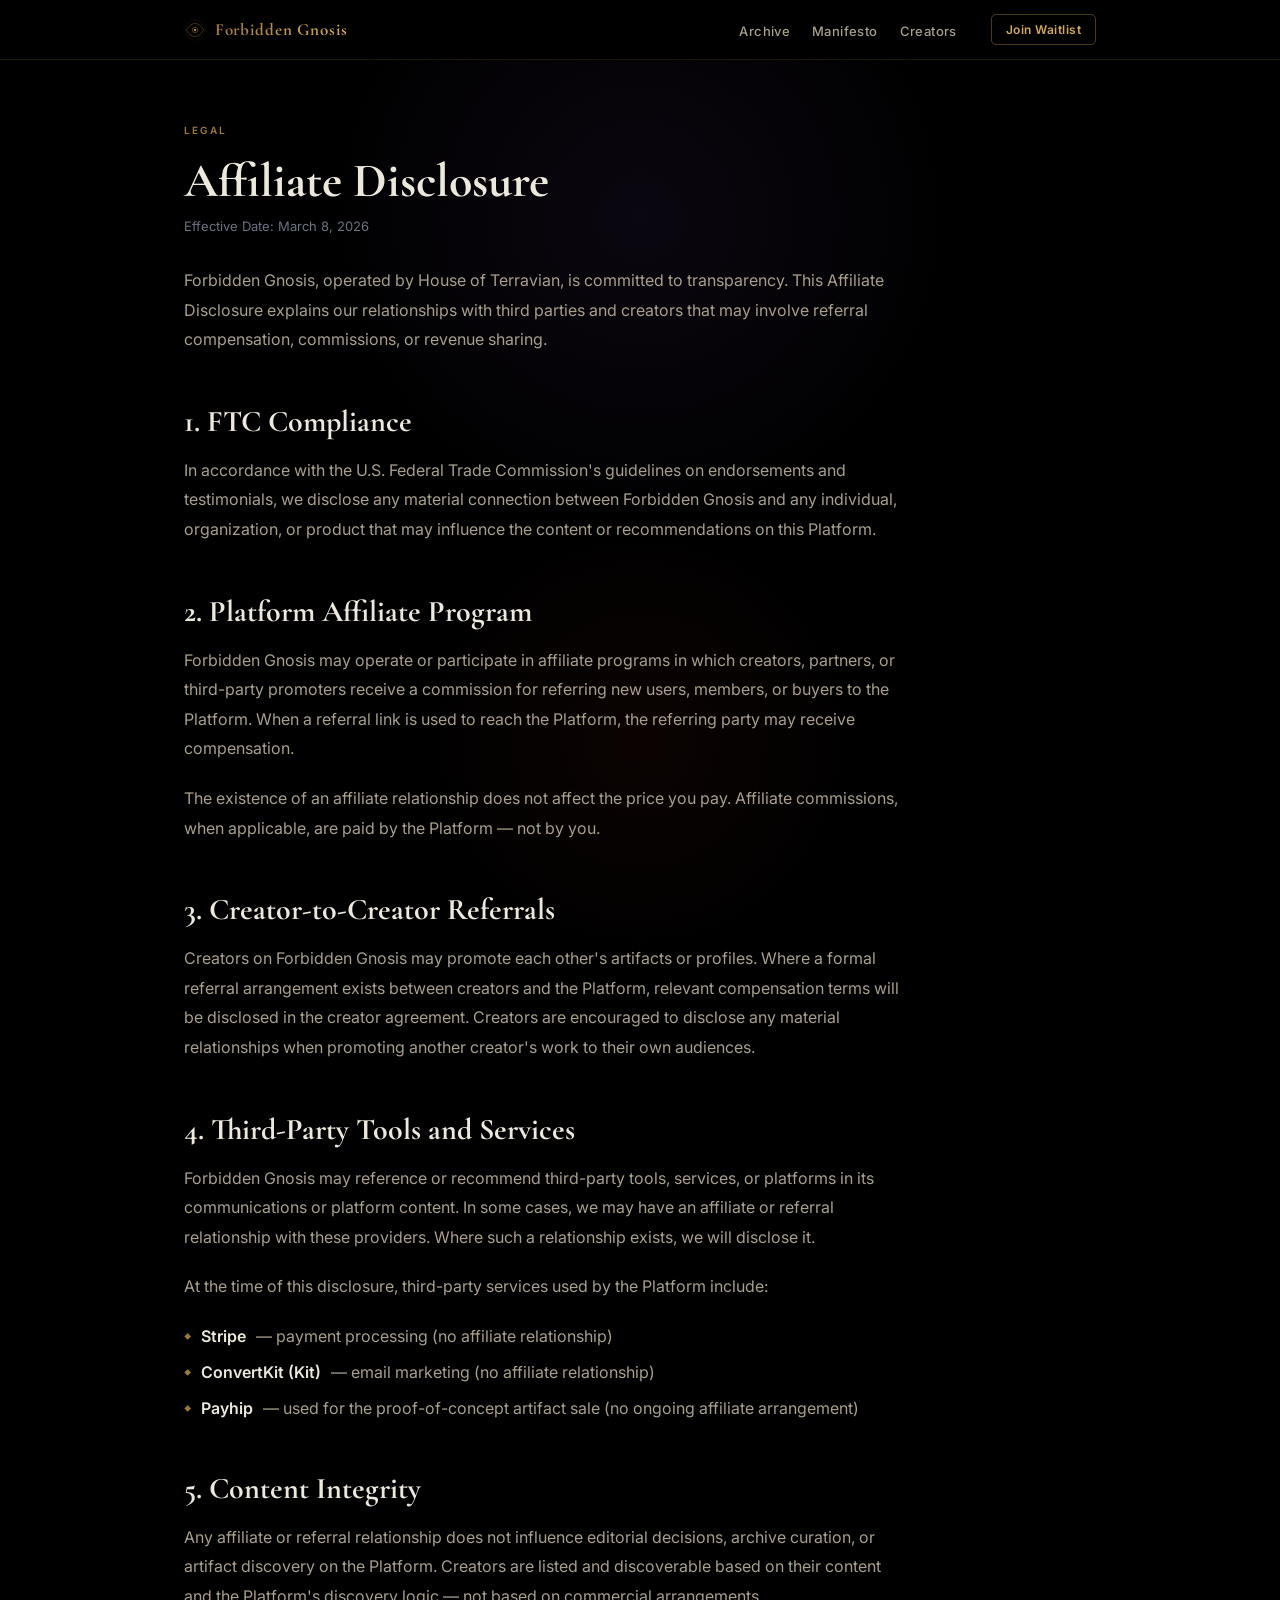
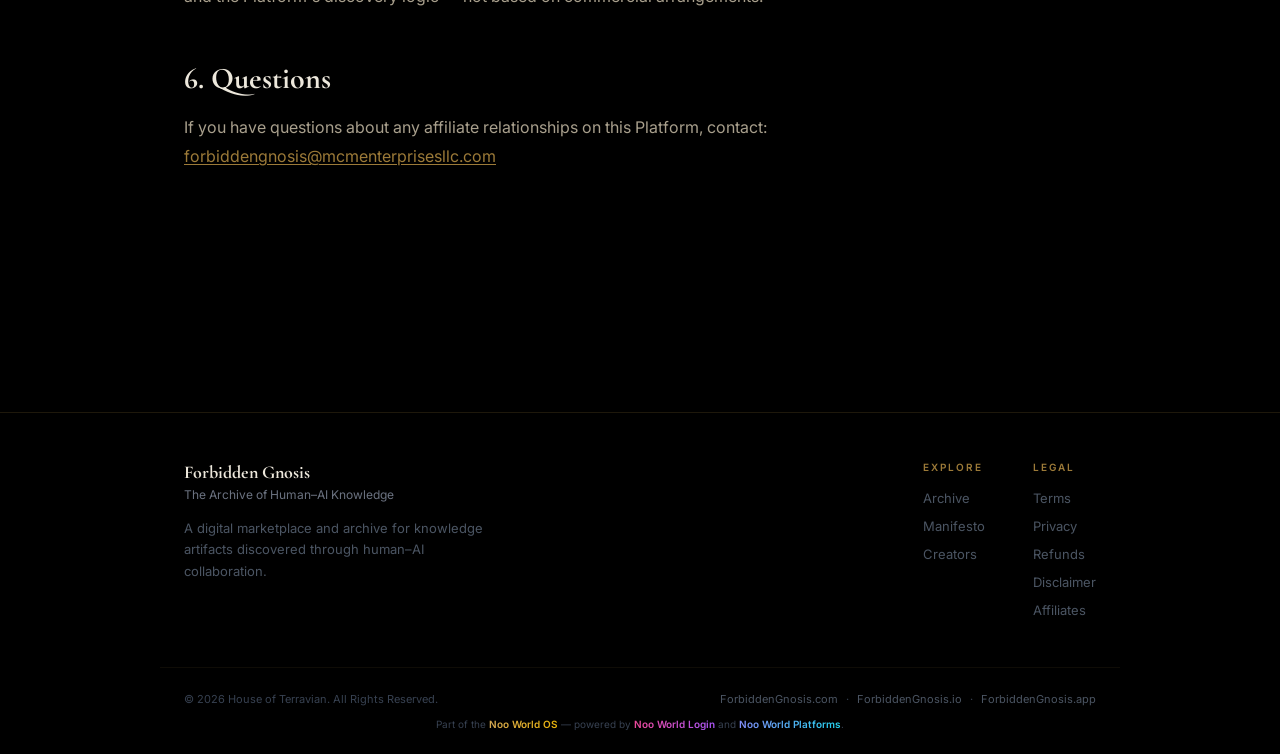
==== affiliates.html @ ca8e5b22 "Build full multi-page site — nav, manifesto, creators, archive, legal pages" ====
<!DOCTYPE html>
<html lang="en">
<head>
  <meta charset="UTF-8">
  <meta name="viewport" content="width=device-width, initial-scale=1.0">
  <title>Affiliate Disclosure — Forbidden Gnosis</title>
  <meta name="description" content="Affiliate Disclosure for Forbidden Gnosis. Transparency about referral relationships and commission arrangements.">
  <link rel="icon" type="image/png" href="./favicon.png">
  <link rel="preconnect" href="https://fonts.googleapis.com">
  <link rel="preconnect" href="https://fonts.gstatic.com" crossorigin>
  <link href="https://fonts.googleapis.com/css2?family=Cormorant+Garamond:ital,wght@0,400;0,600;0,700;1,400;1,600&family=Inter:wght@400;500;600&display=swap" rel="stylesheet">
  <link rel="stylesheet" href="./style.css">
  <style>
    .legal-hero { padding: 4rem 0 2rem; }
    .legal-hero h1 { font-family: 'Cormorant Garamond', Georgia, serif; font-size: clamp(2rem, 5vw, 3rem); font-weight: 700; color: var(--cream); margin-bottom: 0.5rem; }
    .legal-hero .effective { font-size: 0.8125rem; color: var(--muted); }
    .legal-body { max-width: 720px; padding-bottom: 5rem; }
  </style>
</head>
<body>
  <div class="ambient" aria-hidden="true"></div>

  <nav class="site-nav" aria-label="Main navigation">
    <div class="nav-inner">
      <a href="./index.html" class="nav-brand" aria-label="Forbidden Gnosis — Home">
        <svg class="nav-eye" viewBox="0 0 100 100" xmlns="http://www.w3.org/2000/svg" aria-hidden="true">
          <circle cx="50" cy="50" r="46" fill="none" stroke="#D4A853" stroke-width="1" opacity="0.3"/>
          <path d="M10 50 Q30 20 50 20 Q70 20 90 50 Q70 80 50 80 Q30 80 10 50Z" fill="none" stroke="#D4A853" stroke-width="1.5" opacity="0.8"/>
          <circle cx="50" cy="50" r="12" fill="none" stroke="#D4A853" stroke-width="1.5"/>
          <circle cx="50" cy="50" r="5" fill="#D4A853"/>
        </svg>
        <span class="nav-brand-name">Forbidden Gnosis</span>
      </a>
      <button class="nav-hamburger" aria-label="Toggle navigation" aria-expanded="false">
        <span></span><span></span><span></span>
      </button>
      <ul class="nav-links" role="list">
        <li><a href="./artifacts.html">Archive</a></li>
        <li><a href="./manifesto.html">Manifesto</a></li>
        <li><a href="./creators.html">Creators</a></li>
      </ul>
      <div class="nav-cta"><a href="./index.html#waitlist">Join Waitlist</a></div>
    </div>
  </nav>

  <div class="page">
    <div class="legal-hero">
      <p class="label mb-2">Legal</p>
      <h1>Affiliate Disclosure</h1>
      <p class="effective">Effective Date: March 8, 2026</p>
    </div>

    <div class="legal-body prose">
      <p>Forbidden Gnosis, operated by House of Terravian, is committed to transparency. This Affiliate Disclosure explains our relationships with third parties and creators that may involve referral compensation, commissions, or revenue sharing.</p>

      <h2>1. FTC Compliance</h2>
      <p>In accordance with the U.S. Federal Trade Commission's guidelines on endorsements and testimonials, we disclose any material connection between Forbidden Gnosis and any individual, organization, or product that may influence the content or recommendations on this Platform.</p>

      <h2>2. Platform Affiliate Program</h2>
      <p>Forbidden Gnosis may operate or participate in affiliate programs in which creators, partners, or third-party promoters receive a commission for referring new users, members, or buyers to the Platform. When a referral link is used to reach the Platform, the referring party may receive compensation.</p>
      <p>The existence of an affiliate relationship does not affect the price you pay. Affiliate commissions, when applicable, are paid by the Platform — not by you.</p>

      <h2>3. Creator-to-Creator Referrals</h2>
      <p>Creators on Forbidden Gnosis may promote each other's artifacts or profiles. Where a formal referral arrangement exists between creators and the Platform, relevant compensation terms will be disclosed in the creator agreement. Creators are encouraged to disclose any material relationships when promoting another creator's work to their own audiences.</p>

      <h2>4. Third-Party Tools and Services</h2>
      <p>Forbidden Gnosis may reference or recommend third-party tools, services, or platforms in its communications or platform content. In some cases, we may have an affiliate or referral relationship with these providers. Where such a relationship exists, we will disclose it.</p>
      <p>At the time of this disclosure, third-party services used by the Platform include:</p>
      <ul>
        <li><strong>Stripe</strong> — payment processing (no affiliate relationship)</li>
        <li><strong>ConvertKit (Kit)</strong> — email marketing (no affiliate relationship)</li>
        <li><strong>Payhip</strong> — used for the proof-of-concept artifact sale (no ongoing affiliate arrangement)</li>
      </ul>

      <h2>5. Content Integrity</h2>
      <p>Any affiliate or referral relationship does not influence editorial decisions, archive curation, or artifact discovery on the Platform. Creators are listed and discoverable based on their content and the Platform's discovery logic — not based on commercial arrangements.</p>

      <h2>6. Questions</h2>
      <p>If you have questions about any affiliate relationships on this Platform, contact: <a href="mailto:forbiddengnosis@mcmenterprisesllc.com">forbiddengnosis@mcmenterprisesllc.com</a></p>
    </div>
  </div>

  <footer class="site-footer" role="contentinfo">
    <div class="footer-main">
      <div>
        <span class="footer-brand-name">Forbidden Gnosis</span>
        <span class="footer-tagline">The Archive of Human–AI Knowledge</span>
        <p class="footer-brand-desc">A digital marketplace and archive for knowledge artifacts discovered through human–AI collaboration.</p>
      </div>
      <nav class="footer-nav" aria-label="Footer navigation">
        <div class="footer-col">
          <h4>Explore</h4>
          <ul>
            <li><a href="./artifacts.html">Archive</a></li>
            <li><a href="./manifesto.html">Manifesto</a></li>
            <li><a href="./creators.html">Creators</a></li>
          </ul>
        </div>
        <div class="footer-col">
          <h4>Legal</h4>
          <ul>
            <li><a href="./terms.html">Terms</a></li>
            <li><a href="./privacy.html">Privacy</a></li>
            <li><a href="./refunds.html">Refunds</a></li>
            <li><a href="./disclaimer.html">Disclaimer</a></li>
            <li><a href="./affiliates.html">Affiliates</a></li>
          </ul>
        </div>
      </nav>
    </div>
    <div class="footer-bottom">
      <p class="footer-copyright">&copy; 2026 House of Terravian. All Rights Reserved.</p>
      <div class="footer-domains">
        <a href="https://ForbiddenGnosis.com" target="_blank" rel="noopener noreferrer">ForbiddenGnosis.com</a>
        <span class="sep">·</span>
        <a href="https://ForbiddenGnosis.io" target="_blank" rel="noopener noreferrer">ForbiddenGnosis.io</a>
        <span class="sep">·</span>
        <a href="https://ForbiddenGnosis.app" target="_blank" rel="noopener noreferrer">ForbiddenGnosis.app</a>
      </div>
      <p class="footer-noo">Part of the <span class="grad-gold">Noo World OS</span> — powered by <span class="grad-pink">Noo World Login</span> and <span class="grad-blue">Noo World Platforms</span>.</p>
    </div>
  </footer>
  <script src="./script.js" defer></script>
</body>
</html>
---- style.css ----
/* ================================================================
   FORBIDDEN GNOSIS — SHARED STYLESHEET
   ================================================================ */

/* ── VARIABLES ── */
:root {
  --gold:         #D4A853;
  --gold-dim:     #9C7A38;
  --gold-glow:    rgba(212, 168, 83, 0.15);
  --crimson:      #C0392B;
  --violet:       #6B3FA0;
  --violet-light: #9B6FD4;
  --cream:        #EDE8DC;
  --cream-dim:    #A89F8C;
  --muted:        #6b7280;
  --bg:           #000000;
  --surface:      #0C0C0E;
  --surface-2:    #111118;
  --border:       rgba(212, 168, 83, 0.14);
  --border-hover: rgba(212, 168, 83, 0.38);
  --nav-h:        60px;
  --max-w:        960px;
  --page-px:      1.5rem;
}

/* ── RESET ── */
*, *::before, *::after { margin: 0; padding: 0; box-sizing: border-box; }
html { scroll-behavior: smooth; }
img, svg { display: block; max-width: 100%; }
a { color: inherit; text-decoration: none; }
ul, ol { list-style: none; }
button { font-family: inherit; cursor: pointer; }

/* ── BASE ── */
body {
  font-family: 'Inter', -apple-system, BlinkMacSystemFont, sans-serif;
  background: var(--bg);
  color: var(--cream);
  min-height: 100vh;
  overflow-x: hidden;
  padding-top: var(--nav-h);
}

/* ── AMBIENT GLOW ── */
.ambient {
  position: fixed;
  inset: 0;
  pointer-events: none;
  z-index: 0;
}
.ambient::before {
  content: '';
  position: absolute;
  top: -15%;
  left: 50%;
  transform: translateX(-50%);
  width: 700px;
  height: 700px;
  background: radial-gradient(circle, rgba(107, 63, 160, 0.10) 0%, transparent 65%);
}
.ambient::after {
  content: '';
  position: absolute;
  bottom: -10%;
  left: 50%;
  transform: translateX(-50%);
  width: 500px;
  height: 500px;
  background: radial-gradient(circle, rgba(192, 57, 43, 0.06) 0%, transparent 65%);
}

/* ── NAV ── */
.site-nav {
  position: fixed;
  top: 0; left: 0; right: 0;
  z-index: 100;
  height: var(--nav-h);
  background: rgba(0, 0, 0, 0.88);
  backdrop-filter: blur(14px);
  -webkit-backdrop-filter: blur(14px);
  border-bottom: 1px solid var(--border);
  transition: box-shadow 0.3s;
}
.site-nav.scrolled {
  box-shadow: 0 4px 24px rgba(0, 0, 0, 0.5);
}

.nav-inner {
  max-width: var(--max-w);
  margin: 0 auto;
  padding: 0 var(--page-px);
  height: 100%;
  display: flex;
  align-items: center;
  gap: 1.5rem;
}

.nav-brand {
  display: flex;
  align-items: center;
  gap: 0.55rem;
  flex-shrink: 0;
  text-decoration: none;
}
.nav-eye {
  width: 22px;
  height: 22px;
  flex-shrink: 0;
  filter: drop-shadow(0 0 4px rgba(212, 168, 83, 0.45));
}
.nav-brand-name {
  font-family: 'Cormorant Garamond', Georgia, serif;
  font-size: 1.0625rem;
  font-weight: 700;
  letter-spacing: 0.05em;
  background: linear-gradient(to right, var(--gold-dim), var(--gold));
  -webkit-background-clip: text;
  background-clip: text;
  -webkit-text-fill-color: transparent;
}

.nav-links {
  display: flex;
  align-items: center;
  gap: 0.125rem;
  margin-left: auto;
}
.nav-links a {
  font-size: 0.8125rem;
  font-weight: 500;
  letter-spacing: 0.03em;
  color: var(--cream-dim);
  padding: 0.375rem 0.625rem;
  border-radius: 4px;
  transition: color 0.2s;
}
.nav-links a:hover { color: var(--cream); }
.nav-links a.active { color: var(--gold); }

.nav-cta { flex-shrink: 0; }
.nav-cta a {
  display: inline-block;
  padding: 0.4375rem 0.875rem;
  font-size: 0.75rem;
  font-weight: 600;
  letter-spacing: 0.04em;
  color: var(--gold);
  border: 1px solid rgba(212, 168, 83, 0.35);
  border-radius: 5px;
  transition: all 0.25s;
  white-space: nowrap;
}
.nav-cta a:hover {
  background: var(--gold-glow);
  border-color: var(--gold);
}

/* Hamburger */
.nav-hamburger {
  display: none;
  flex-direction: column;
  justify-content: center;
  align-items: center;
  gap: 4px;
  width: 32px;
  height: 32px;
  background: none;
  border: none;
  padding: 4px;
  margin-left: auto;
}
.nav-hamburger span {
  display: block;
  width: 20px;
  height: 1.5px;
  background: var(--cream-dim);
  transition: all 0.25s;
  transform-origin: center;
}
.nav-hamburger.open span:nth-child(1) { transform: translateY(5.5px) rotate(45deg); }
.nav-hamburger.open span:nth-child(2) { opacity: 0; transform: scaleX(0); }
.nav-hamburger.open span:nth-child(3) { transform: translateY(-5.5px) rotate(-45deg); }

@media (max-width: 768px) {
  .nav-hamburger { display: flex; }
  .nav-cta { display: none; }
  .nav-links {
    display: none;
    position: absolute;
    top: var(--nav-h);
    left: 0; right: 0;
    flex-direction: column;
    align-items: stretch;
    gap: 0;
    background: rgba(0, 0, 0, 0.97);
    border-bottom: 1px solid var(--border);
    padding: 0.5rem 0;
  }
  .nav-links.open { display: flex; }
  .nav-links a {
    padding: 0.75rem 1.5rem;
    border-radius: 0;
    font-size: 0.9375rem;
  }
}

/* ── LAYOUT ── */
.page {
  position: relative;
  z-index: 1;
  width: 100%;
  max-width: var(--max-w);
  margin: 0 auto;
  padding: 0 var(--page-px) 5rem;
}
.container {
  width: 100%;
  max-width: var(--max-w);
  margin: 0 auto;
  padding: 0 var(--page-px);
}
.section      { padding: 4rem 0; }
.section--sm  { padding: 2.5rem 0; }
.section--lg  { padding: 6rem 0; }

/* ── TYPOGRAPHY ── */
.label {
  font-size: 0.625rem;
  font-weight: 600;
  letter-spacing: 0.22em;
  text-transform: uppercase;
  color: var(--gold-dim);
}
.display-xl {
  font-family: 'Cormorant Garamond', Georgia, serif;
  font-size: clamp(2.75rem, 8vw, 5.5rem);
  font-weight: 700;
  line-height: 1.05;
  letter-spacing: -0.01em;
}
.display-lg {
  font-family: 'Cormorant Garamond', Georgia, serif;
  font-size: clamp(2rem, 6vw, 3.5rem);
  font-weight: 700;
  line-height: 1.1;
}
.display-md {
  font-family: 'Cormorant Garamond', Georgia, serif;
  font-size: clamp(1.5rem, 4vw, 2.25rem);
  font-weight: 600;
  line-height: 1.2;
}
.text-xl  { font-size: clamp(1.0625rem, 2.5vw, 1.25rem); line-height: 1.7; }
.text-lg  { font-size: 1.0625rem; line-height: 1.7; }
.text-sm  { font-size: 0.875rem;  line-height: 1.65; }
.text-xs  { font-size: 0.75rem;   line-height: 1.6; }

.text-muted     { color: var(--muted); }
.text-cream-dim { color: var(--cream-dim); }
.text-gold      { color: var(--gold); }
.text-center    { text-align: center; }
.italic         { font-style: italic; }

/* ── PROSE (manifesto, legal) ── */
.prose { max-width: 680px; }
.prose h2 {
  font-family: 'Cormorant Garamond', Georgia, serif;
  font-size: clamp(1.375rem, 3.5vw, 1.875rem);
  font-weight: 700;
  color: var(--cream);
  margin-top: 3rem;
  margin-bottom: 1rem;
}
.prose h3 {
  font-family: 'Cormorant Garamond', Georgia, serif;
  font-size: 1.25rem;
  font-weight: 600;
  color: var(--cream);
  margin-top: 2rem;
  margin-bottom: 0.75rem;
}
.prose p {
  font-size: 1rem;
  line-height: 1.85;
  color: var(--cream-dim);
  margin-bottom: 1.25rem;
}
.prose p:last-child { margin-bottom: 0; }
.prose strong { color: var(--cream); font-weight: 600; }
.prose em { font-style: italic; }
.prose ul, .prose ol {
  margin-bottom: 1.25rem;
  display: flex;
  flex-direction: column;
  gap: 0.5rem;
}
.prose ul li {
  display: flex;
  align-items: flex-start;
  gap: 0.625rem;
  font-size: 1rem;
  line-height: 1.75;
  color: var(--cream-dim);
}
.prose ul li::before {
  content: '◆';
  font-size: 0.4375rem;
  color: var(--gold-dim);
  margin-top: 0.55rem;
  flex-shrink: 0;
}
.prose ol { counter-reset: prose-ol; }
.prose ol li {
  counter-increment: prose-ol;
  display: flex;
  align-items: flex-start;
  gap: 0.75rem;
  font-size: 1rem;
  line-height: 1.75;
  color: var(--cream-dim);
}
.prose ol li::before {
  content: counter(prose-ol) '.';
  font-family: 'Cormorant Garamond', serif;
  font-size: 0.9375rem;
  color: var(--gold-dim);
  flex-shrink: 0;
  min-width: 1.25rem;
}
.prose a {
  color: var(--gold-dim);
  text-decoration: underline;
  text-underline-offset: 2px;
  transition: color 0.2s;
}
.prose a:hover { color: var(--gold); }

/* ── DIVIDER ── */
.divider {
  display: flex;
  align-items: center;
  gap: 1rem;
  margin: 3rem 0;
}
.divider::before, .divider::after {
  content: '';
  flex: 1;
  height: 1px;
  background: linear-gradient(to right, transparent, var(--border), transparent);
}
.divider-text {
  font-size: 0.625rem;
  letter-spacing: 0.22em;
  text-transform: uppercase;
  color: var(--gold-dim);
  white-space: nowrap;
  flex-shrink: 0;
}

/* ── BUTTONS ── */
.btn {
  display: inline-flex;
  align-items: center;
  justify-content: center;
  gap: 0.4rem;
  padding: 0.75rem 1.5rem;
  font-family: 'Inter', sans-serif;
  font-size: 0.9375rem;
  font-weight: 600;
  border: none;
  border-radius: 7px;
  text-decoration: none;
  transition: all 0.25s;
  white-space: nowrap;
}
.btn-sm { padding: 0.5rem 1rem;      font-size: 0.8125rem; }
.btn-lg { padding: 0.9375rem 2rem;   font-size: 1rem; }

.btn-gold {
  background: linear-gradient(to right, var(--gold-dim), var(--gold));
  color: #000;
}
.btn-gold:hover {
  opacity: 0.88;
  box-shadow: 0 4px 20px rgba(212, 168, 83, 0.25);
}
.btn-ghost {
  background: transparent;
  color: var(--cream-dim);
  border: 1px solid var(--border);
}
.btn-ghost:hover {
  border-color: var(--gold-dim);
  color: var(--cream);
}
.btn-violet {
  background: linear-gradient(to right, var(--violet), var(--violet-light));
  color: #fff;
}
.btn-violet:hover {
  opacity: 0.88;
  box-shadow: 0 4px 20px rgba(107, 63, 160, 0.3);
}

/* Tier buttons (disabled state) */
.tier-btn {
  display: block;
  width: 100%;
  padding: 0.75rem 1rem;
  text-align: center;
  border-radius: 6px;
  font-size: 0.875rem;
  font-weight: 600;
  border: none;
  font-family: 'Inter', sans-serif;
  transition: all 0.25s;
}
.tier-btn-ghost {
  background: transparent;
  border: 1px solid var(--border);
  color: var(--cream-dim);
}
.tier-btn-ghost:not(:disabled):hover {
  border-color: var(--gold-dim);
  color: var(--cream);
}
.tier-btn-gold {
  background: linear-gradient(to right, var(--gold-dim), var(--gold));
  color: #000;
}
.tier-btn-gold:not(:disabled):hover {
  opacity: 0.9;
  box-shadow: 0 4px 20px rgba(212, 168, 83, 0.3);
}
.tier-btn-violet {
  background: linear-gradient(to right, var(--violet), var(--violet-light));
  color: #fff;
}
.tier-btn-violet:not(:disabled):hover {
  opacity: 0.9;
  box-shadow: 0 4px 20px rgba(107, 63, 160, 0.3);
}
.tier-btn:disabled {
  opacity: 0.45;
  cursor: not-allowed;
}

/* ── FORMS ── */
input[type="text"],
input[type="email"],
input[type="tel"],
textarea,
select {
  width: 100%;
  padding: 0.75rem 1rem;
  background: #0f0f15;
  border: 1px solid #2a2a38;
  color: var(--cream);
  border-radius: 6px;
  font-family: 'Inter', sans-serif;
  font-size: 0.9375rem;
  transition: border-color 0.25s;
}
input:focus, textarea:focus, select:focus {
  outline: none;
  border-color: var(--gold-dim);
}
input.error, textarea.error { border-color: #ef4444; }
input::placeholder, textarea::placeholder { color: #3a3a4a; }

.email-row {
  display: flex;
  flex-direction: column;
  gap: 0.75rem;
  max-width: 420px;
}
@media (min-width: 480px) {
  .email-row { flex-direction: row; }
}
.input-wrap { position: relative; flex: 1; }
.success-check {
  position: absolute;
  right: 0.75rem;
  top: 50%;
  transform: translateY(-50%);
  width: 1.125rem;
  height: 1.125rem;
  color: #10b981;
  display: none;
}
.submit-btn {
  padding: 0.75rem 1.25rem;
  background: linear-gradient(to right, var(--gold-dim), var(--gold));
  color: #000;
  font-family: 'Inter', sans-serif;
  font-weight: 700;
  font-size: 0.9375rem;
  border: none;
  border-radius: 6px;
  transition: opacity 0.25s;
  display: flex;
  align-items: center;
  justify-content: center;
  gap: 0.375rem;
  min-width: 120px;
  white-space: nowrap;
}
.submit-btn:hover:not(:disabled) { opacity: 0.88; }
.submit-btn:disabled { opacity: 0.45; cursor: not-allowed; }

.spinner {
  width: 0.875rem;
  height: 0.875rem;
  border: 2px solid #000;
  border-top-color: transparent;
  border-radius: 50%;
  animation: spin 0.7s linear infinite;
}
.status-msg {
  display: none;
  align-items: center;
  gap: 0.4rem;
  font-size: 0.8125rem;
  margin-top: 0.625rem;
}
.status-msg.success { color: #10b981; display: flex; }
.status-msg.error   { color: #ef4444; display: flex; }
.privacy-note {
  font-size: 0.6875rem;
  color: #4b5563;
  margin-top: 0.625rem;
}

/* ── CARDS ── */
.card {
  background: var(--surface);
  border: 1px solid var(--border);
  border-radius: 12px;
  padding: 1.75rem;
  transition: border-color 0.3s, transform 0.3s, box-shadow 0.3s;
}
.card:hover {
  border-color: var(--border-hover);
  transform: translateY(-2px);
  box-shadow: 0 8px 30px rgba(212, 168, 83, 0.07);
}

/* Artifact card */
.artifact-card {
  background: var(--surface);
  border: 1px solid var(--border);
  border-radius: 10px;
  padding: 1.375rem;
  display: flex;
  flex-direction: column;
  gap: 0.75rem;
  transition: border-color 0.3s, transform 0.3s;
  position: relative;
  overflow: hidden;
  height: 100%;
}
.artifact-card:hover {
  border-color: var(--border-hover);
  transform: translateY(-2px);
}
.artifact-card-tag {
  font-size: 0.5625rem;
  font-weight: 600;
  letter-spacing: 0.2em;
  text-transform: uppercase;
  color: var(--violet-light);
}
.artifact-card-title {
  font-family: 'Cormorant Garamond', Georgia, serif;
  font-size: 1.125rem;
  font-weight: 700;
  color: var(--cream);
  line-height: 1.3;
}
.artifact-card-desc {
  font-size: 0.8125rem;
  color: var(--muted);
  line-height: 1.6;
  flex: 1;
}
.artifact-card-footer {
  display: flex;
  align-items: center;
  justify-content: space-between;
  padding-top: 0.875rem;
  border-top: 1px solid var(--border);
}
.artifact-card-creator { font-size: 0.75rem; color: var(--cream-dim); }
.artifact-card-price { font-size: 0.875rem; font-weight: 600; color: var(--gold); }
.artifact-card-status {
  font-size: 0.625rem;
  font-weight: 600;
  letter-spacing: 0.15em;
  text-transform: uppercase;
  color: var(--muted);
  background: rgba(255,255,255,0.04);
  border: 1px solid rgba(255,255,255,0.08);
  padding: 0.2rem 0.5rem;
  border-radius: 4px;
}

/* ── TIER CARDS ── */
.tier-card {
  background: var(--surface);
  border: 1px solid var(--border);
  border-radius: 12px;
  padding: 1.75rem 1.5rem;
  position: relative;
  transition: border-color 0.3s, transform 0.3s, box-shadow 0.3s;
}
.tier-card:hover {
  border-color: var(--border-hover);
  transform: translateY(-2px);
  box-shadow: 0 8px 30px rgba(212, 168, 83, 0.08);
}
.tier-card.featured {
  border-color: rgba(212, 168, 83, 0.35);
  background: linear-gradient(145deg, #0C0C0E 0%, #100E14 100%);
}
.tier-card.featured::before {
  content: 'MOST POPULAR';
  position: absolute;
  top: -1px; left: 50%;
  transform: translateX(-50%);
  font-size: 0.5625rem;
  font-weight: 600;
  letter-spacing: 0.18em;
  color: var(--bg);
  background: var(--gold);
  padding: 0.25rem 0.75rem;
  border-radius: 0 0 6px 6px;
  white-space: nowrap;
}
.tier-rank {
  font-size: 0.625rem;
  font-weight: 600;
  letter-spacing: 0.2em;
  text-transform: uppercase;
  color: var(--gold-dim);
  margin-bottom: 0.5rem;
}
.tier-name {
  font-family: 'Cormorant Garamond', Georgia, serif;
  font-size: 1.5rem;
  font-weight: 700;
  color: var(--cream);
  margin-bottom: 0.25rem;
}
.tier-price {
  font-size: 1.75rem;
  font-weight: 600;
  color: var(--gold);
  line-height: 1;
  margin-bottom: 0.25rem;
}
.tier-price span { font-size: 0.8125rem; font-weight: 400; color: var(--muted); }
.tier-tagline {
  font-family: 'Cormorant Garamond', Georgia, serif;
  font-size: 0.875rem;
  font-style: italic;
  color: var(--cream-dim);
  margin-bottom: 1.25rem;
  padding-bottom: 1.25rem;
  border-bottom: 1px solid var(--border);
}
.tier-features {
  display: flex;
  flex-direction: column;
  gap: 0.6rem;
  margin-bottom: 1.5rem;
}
.tier-features li {
  display: flex;
  align-items: flex-start;
  gap: 0.5rem;
  font-size: 0.8125rem;
  color: #9ca3af;
  line-height: 1.5;
}
.tier-features li::before {
  content: '◆';
  font-size: 0.4375rem;
  color: var(--gold-dim);
  margin-top: 0.35rem;
  flex-shrink: 0;
}
.tier-features li.locked { opacity: 0.32; }
.tier-features li.locked::before { content: '○'; font-size: 0.5625rem; margin-top: 0.3rem; }

/* ── CALLOUT ── */
.callout {
  background: rgba(212, 168, 83, 0.06);
  border: 1px solid rgba(212, 168, 83, 0.2);
  border-radius: 8px;
  padding: 1.25rem 1.5rem;
  font-size: 0.875rem;
  color: var(--cream-dim);
  line-height: 1.65;
}
.callout strong { color: var(--gold); }

/* ── PULL QUOTE ── */
.pull-quote {
  text-align: center;
  padding: 2.5rem 1.5rem;
  margin: 1rem 0;
}
.pull-quote p {
  font-family: 'Cormorant Garamond', Georgia, serif;
  font-size: clamp(1.375rem, 3.5vw, 2rem);
  font-style: italic;
  font-weight: 600;
  color: var(--cream);
  line-height: 1.5;
  max-width: 640px;
  margin: 0 auto;
}
.pull-quote cite {
  display: block;
  margin-top: 1rem;
  font-size: 0.75rem;
  font-style: normal;
  letter-spacing: 0.15em;
  text-transform: uppercase;
  color: var(--gold-dim);
}

/* ── FOOTER ── */
.site-footer {
  position: relative;
  z-index: 1;
  border-top: 1px solid var(--border);
  margin-top: 5rem;
}
.footer-main {
  max-width: var(--max-w);
  margin: 0 auto;
  padding: 3rem var(--page-px);
  display: grid;
  grid-template-columns: 1fr auto;
  gap: 3rem;
}
@media (max-width: 640px) {
  .footer-main { grid-template-columns: 1fr; gap: 2rem; }
}
.footer-brand-name {
  font-family: 'Cormorant Garamond', Georgia, serif;
  font-size: 1.125rem;
  font-weight: 700;
  color: var(--cream);
  display: block;
  margin-bottom: 0.25rem;
}
.footer-tagline {
  font-size: 0.75rem;
  color: var(--muted);
  display: block;
  margin-bottom: 1rem;
}
.footer-brand-desc {
  font-size: 0.8125rem;
  color: #4b5563;
  line-height: 1.65;
  max-width: 300px;
}
.footer-nav {
  display: flex;
  gap: 3rem;
}
@media (max-width: 480px) { .footer-nav { gap: 2rem; } }
.footer-col h4 {
  font-size: 0.625rem;
  font-weight: 600;
  letter-spacing: 0.2em;
  text-transform: uppercase;
  color: var(--gold-dim);
  margin-bottom: 0.875rem;
}
.footer-col ul { display: flex; flex-direction: column; gap: 0.5rem; }
.footer-col a { font-size: 0.8125rem; color: #4b5563; transition: color 0.2s; }
.footer-col a:hover { color: var(--cream-dim); }

.footer-bottom {
  border-top: 1px solid rgba(212, 168, 83, 0.07);
  padding: 1.5rem var(--page-px);
  max-width: var(--max-w);
  margin: 0 auto;
  display: flex;
  flex-wrap: wrap;
  align-items: center;
  justify-content: space-between;
  gap: 0.75rem;
}
.footer-copyright { font-size: 0.6875rem; color: #374151; }
.footer-domains {
  display: flex;
  align-items: center;
  gap: 0.5rem;
  font-size: 0.6875rem;
}
.footer-domains a { color: #4b5563; transition: color 0.2s; }
.footer-domains a:hover { color: var(--cream-dim); }
.footer-domains .sep { color: #374151; }
.footer-noo { width: 100%; font-size: 0.625rem; color: #374151; text-align: center; }

/* ── GRADIENT UTILITIES ── */
.grad-gold {
  background: linear-gradient(to right, var(--gold), #eab308);
  -webkit-background-clip: text; background-clip: text;
  -webkit-text-fill-color: transparent; font-weight: 600;
}
.grad-pink {
  background: linear-gradient(to right, #ec4899, #a855f7);
  -webkit-background-clip: text; background-clip: text;
  -webkit-text-fill-color: transparent; font-weight: 600;
}
.grad-blue {
  background: linear-gradient(to right, #818cf8, #22d3ee);
  -webkit-background-clip: text; background-clip: text;
  -webkit-text-fill-color: transparent; font-weight: 600;
}
.grad-violet {
  background: linear-gradient(to right, var(--violet-light), #d946ef);
  -webkit-background-clip: text; background-clip: text;
  -webkit-text-fill-color: transparent; font-weight: 600;
}
.text-grad-gold {
  background: linear-gradient(135deg, var(--gold) 0%, #EFD9A0 45%, var(--gold) 100%);
  -webkit-background-clip: text; background-clip: text;
  -webkit-text-fill-color: transparent;
}
.text-grad-crimson {
  background: linear-gradient(to right, var(--crimson), #eab308, var(--crimson));
  -webkit-background-clip: text; background-clip: text;
  -webkit-text-fill-color: transparent;
}

/* ── ANIMATIONS ── */
.fade-up  { opacity: 0; transform: translateY(24px); animation: fadeUp  0.9s ease-out forwards; }
.fade-down { opacity: 0; transform: translateY(-16px); animation: fadeDown 0.9s ease-out forwards; }
.fade-in  { opacity: 0; animation: fadeIn 0.9s ease-out forwards; }
.delay-1  { animation-delay: 0.15s; }
.delay-2  { animation-delay: 0.30s; }
.delay-3  { animation-delay: 0.45s; }
.delay-4  { animation-delay: 0.60s; }
.delay-5  { animation-delay: 0.75s; }

@keyframes fadeDown { to { opacity: 1; transform: translateY(0); } }
@keyframes fadeUp   { to { opacity: 1; transform: translateY(0); } }
@keyframes fadeIn   { to { opacity: 1; } }
@keyframes spin     { to { transform: rotate(360deg); } }

@media (prefers-reduced-motion: reduce) {
  *, *::before, *::after {
    animation-duration: 0.01ms !important;
    transition-duration: 0.01ms !important;
  }
}

/* ── MISC UTILITIES ── */
.sr-only {
  position: absolute; width: 1px; height: 1px;
  padding: 0; margin: -1px; overflow: hidden;
  clip: rect(0,0,0,0); border: 0;
}
.mt-1 { margin-top: 0.5rem; }  .mt-2 { margin-top: 1rem; }
.mt-3 { margin-top: 1.5rem; } .mt-4 { margin-top: 2rem; }
.mb-1 { margin-bottom: 0.5rem; } .mb-2 { margin-bottom: 1rem; }
.mb-3 { margin-bottom: 1.5rem; } .mb-4 { margin-bottom: 2rem; }
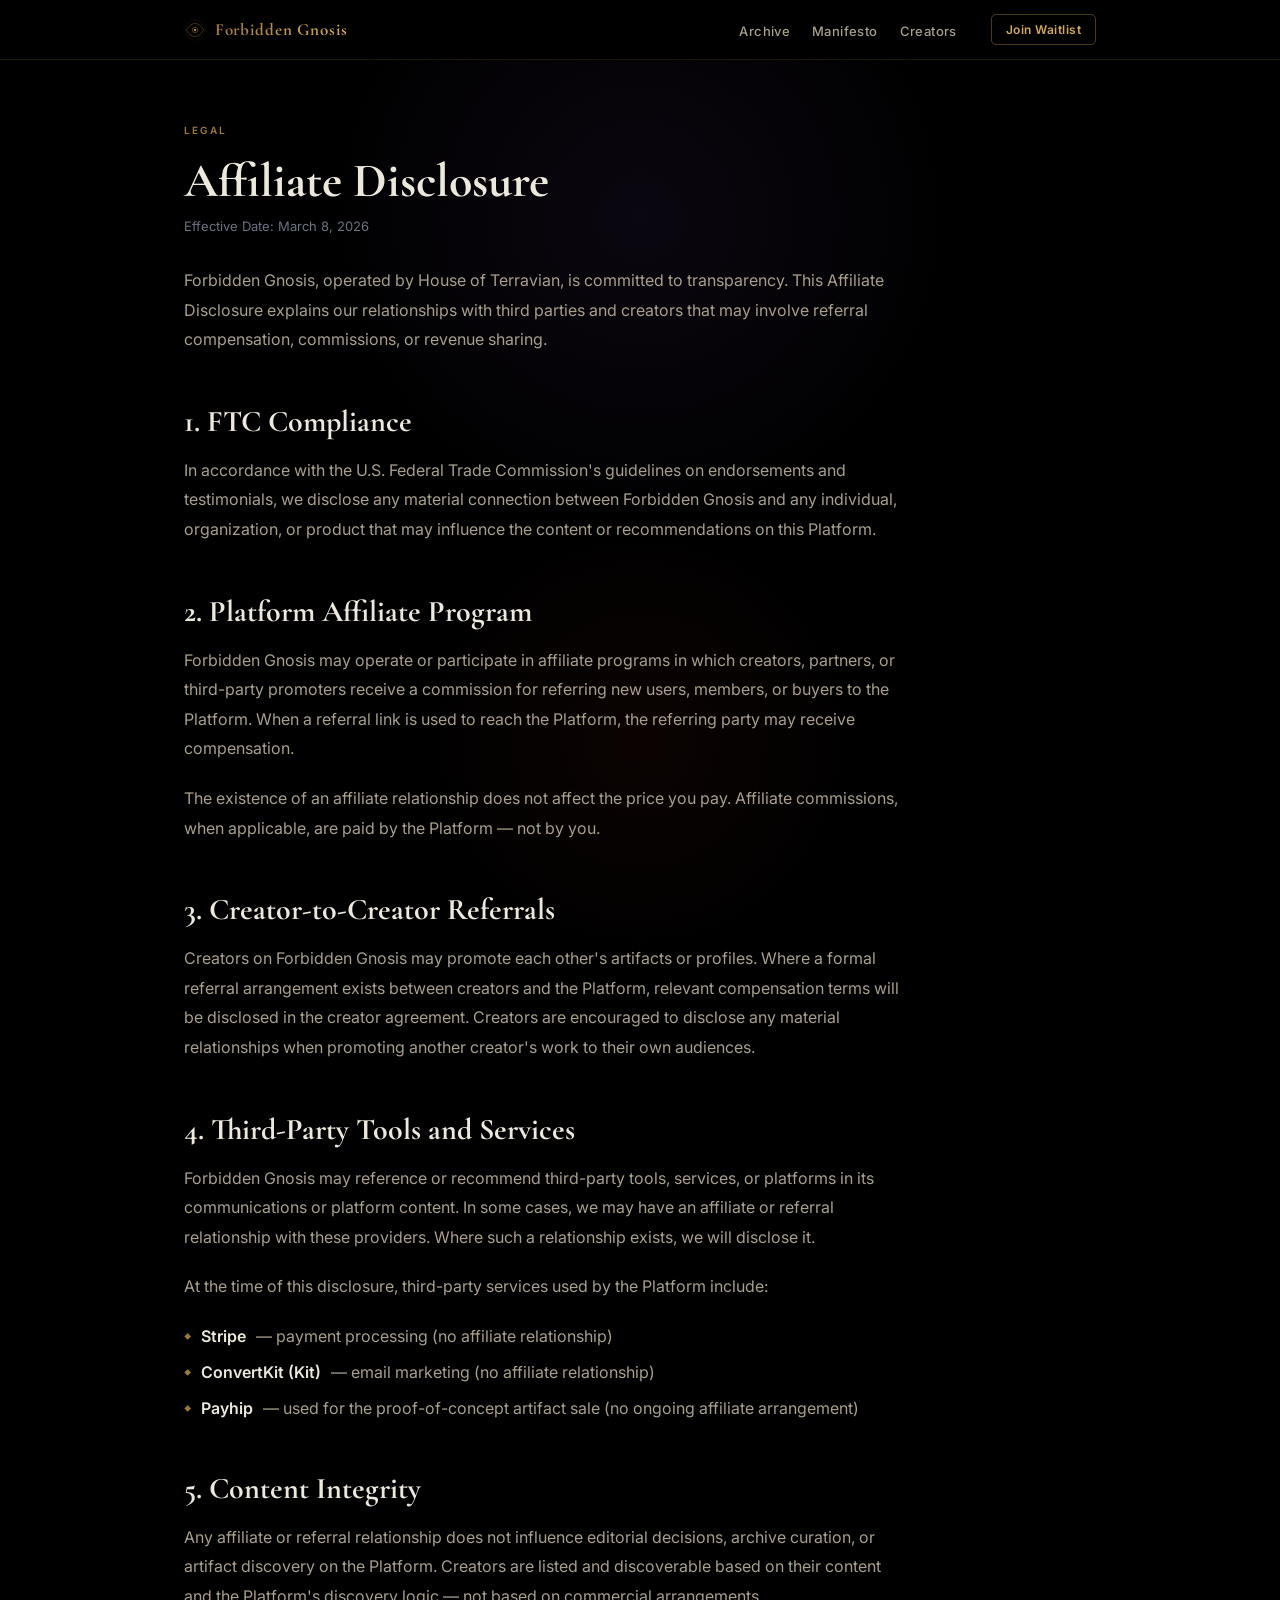
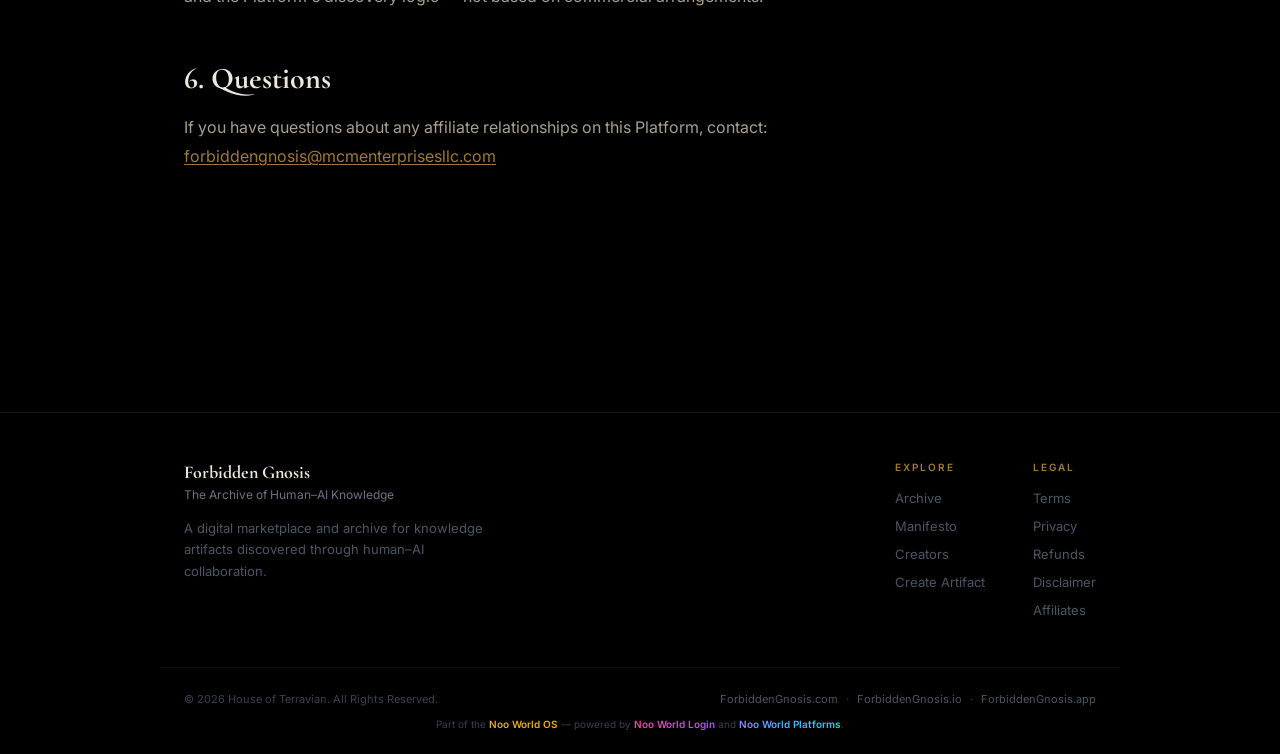
==== commit cb980a50: "Implement Phase IV — Archive Intelligence - Expanded data layer: FG_CATEGORIES registry (11 categori" ====
--- a/affiliates.html
+++ b/affiliates.html
@@ -16,6 +16,7 @@
     .legal-hero .effective { font-size: 0.8125rem; color: var(--muted); }
     .legal-body { max-width: 720px; padding-bottom: 5rem; }
   </style>
+  <script defer data-domain="forbiddengnosis.com" src="https://plausible.io/js/script.js"></script>
 </head>
 <body>
   <div class="ambient" aria-hidden="true"></div>
@@ -94,6 +95,7 @@
             <li><a href="./artifacts.html">Archive</a></li>
             <li><a href="./manifesto.html">Manifesto</a></li>
             <li><a href="./creators.html">Creators</a></li>
+            <li><a href="./create.html">Create Artifact</a></li>
           </ul>
         </div>
         <div class="footer-col">
--- a/style.css
+++ b/style.css
@@ -862,6 +862,120 @@
   }
 }
 
+/* ── CHAMBER BANNER ── */
+.chamber-banner {
+  display: flex;
+  align-items: center;
+  gap: 0.875rem;
+  background: rgba(212, 168, 83, 0.06);
+  border: 1px solid rgba(212, 168, 83, 0.2);
+  border-radius: 8px;
+  padding: 0.875rem 1.25rem;
+  margin: 0 auto 2rem;
+  max-width: 860px;
+}
+.chamber-banner-eye { width: 26px; height: 26px; flex-shrink: 0; opacity: 0.8; }
+.chamber-banner-copy { font-size: 0.8125rem; color: var(--cream-dim); line-height: 1.55; }
+.chamber-banner-name { color: var(--gold); font-weight: 600; }
+.chamber-banner a { color: var(--gold-dim); text-decoration: underline; text-underline-offset: 2px; }
+.chamber-banner a:hover { color: var(--gold); }
+
+/* ── GATE WALL ── */
+.gate-wall {
+  text-align: center;
+  padding: 4rem 2rem;
+  max-width: 560px;
+  margin: 0 auto 3rem;
+}
+.gate-wall-icon { width: 52px; height: 52px; margin: 0 auto 1.5rem; opacity: 0.6; }
+.gate-wall-title {
+  font-family: 'Cormorant Garamond', Georgia, serif;
+  font-size: clamp(1.5rem, 4vw, 2rem);
+  font-weight: 700;
+  color: var(--cream);
+  margin-bottom: 0.875rem;
+}
+.gate-wall-copy {
+  font-size: 0.9375rem;
+  color: var(--cream-dim);
+  line-height: 1.7;
+  margin-bottom: 2rem;
+}
+.gate-wall-actions {
+  display: flex;
+  gap: 0.75rem;
+  justify-content: center;
+  flex-wrap: wrap;
+  margin-bottom: 1.25rem;
+}
+.gate-wall-note { font-size: 0.6875rem; color: var(--muted); font-style: italic; }
+
+/* ── CREATOR PROFILE (chamber.html) ── */
+.creator-profile {
+  display: flex;
+  gap: 1.5rem;
+  align-items: flex-start;
+  padding: 2rem;
+  background: var(--surface);
+  border: 1px solid var(--border);
+  border-radius: 12px;
+  margin-bottom: 0;
+}
+@media (max-width: 600px) {
+  .creator-profile { flex-direction: column; align-items: center; text-align: center; }
+}
+.creator-avatar {
+  width: 72px; height: 72px;
+  border-radius: 50%;
+  background: linear-gradient(135deg, var(--violet), var(--violet-light));
+  border: 1px solid rgba(107, 63, 160, 0.4);
+  display: flex; align-items: center; justify-content: center;
+  font-family: 'Cormorant Garamond', Georgia, serif;
+  font-size: 1.5rem; font-weight: 700; color: #fff;
+  flex-shrink: 0;
+}
+.creator-profile-info { flex: 1; }
+.creator-profile-name {
+  font-family: 'Cormorant Garamond', Georgia, serif;
+  font-size: 1.5rem; font-weight: 700; color: var(--cream);
+  margin-bottom: 0.25rem;
+}
+.creator-profile-badge {
+  display: inline-flex; align-items: center;
+  background: rgba(212, 168, 83, 0.1);
+  border: 1px solid rgba(212, 168, 83, 0.28);
+  color: var(--gold-dim);
+  font-size: 0.5625rem; font-weight: 600;
+  letter-spacing: 0.15em; text-transform: uppercase;
+  padding: 0.2rem 0.5rem; border-radius: 4px;
+  margin-bottom: 0.625rem;
+}
+.creator-profile-bio { font-size: 0.9rem; color: var(--cream-dim); line-height: 1.75; }
+
+/* ── READING PATH ── */
+.reading-path { display: flex; flex-direction: column; gap: 0.75rem; }
+.reading-path-item {
+  display: flex; gap: 1rem; align-items: flex-start;
+  padding: 1rem 1.25rem;
+  background: var(--surface); border: 1px solid var(--border); border-radius: 8px;
+  transition: border-color 0.25s;
+}
+.reading-path-item:hover { border-color: var(--border-hover); }
+.reading-path-step {
+  width: 28px; height: 28px; border-radius: 50%;
+  background: var(--gold-glow);
+  border: 1px solid rgba(212, 168, 83, 0.3);
+  color: var(--gold-dim); font-size: 0.75rem; font-weight: 600;
+  display: flex; align-items: center; justify-content: center;
+  flex-shrink: 0;
+}
+.reading-path-content { flex: 1; }
+.reading-path-title {
+  font-family: 'Cormorant Garamond', Georgia, serif;
+  font-size: 1rem; font-weight: 600; color: var(--cream); margin-bottom: 0.2rem;
+}
+.reading-path-note { font-size: 0.75rem; color: var(--muted); line-height: 1.5; }
+
 /* ── MISC UTILITIES ── */
 .sr-only {
   position: absolute; width: 1px; height: 1px;
